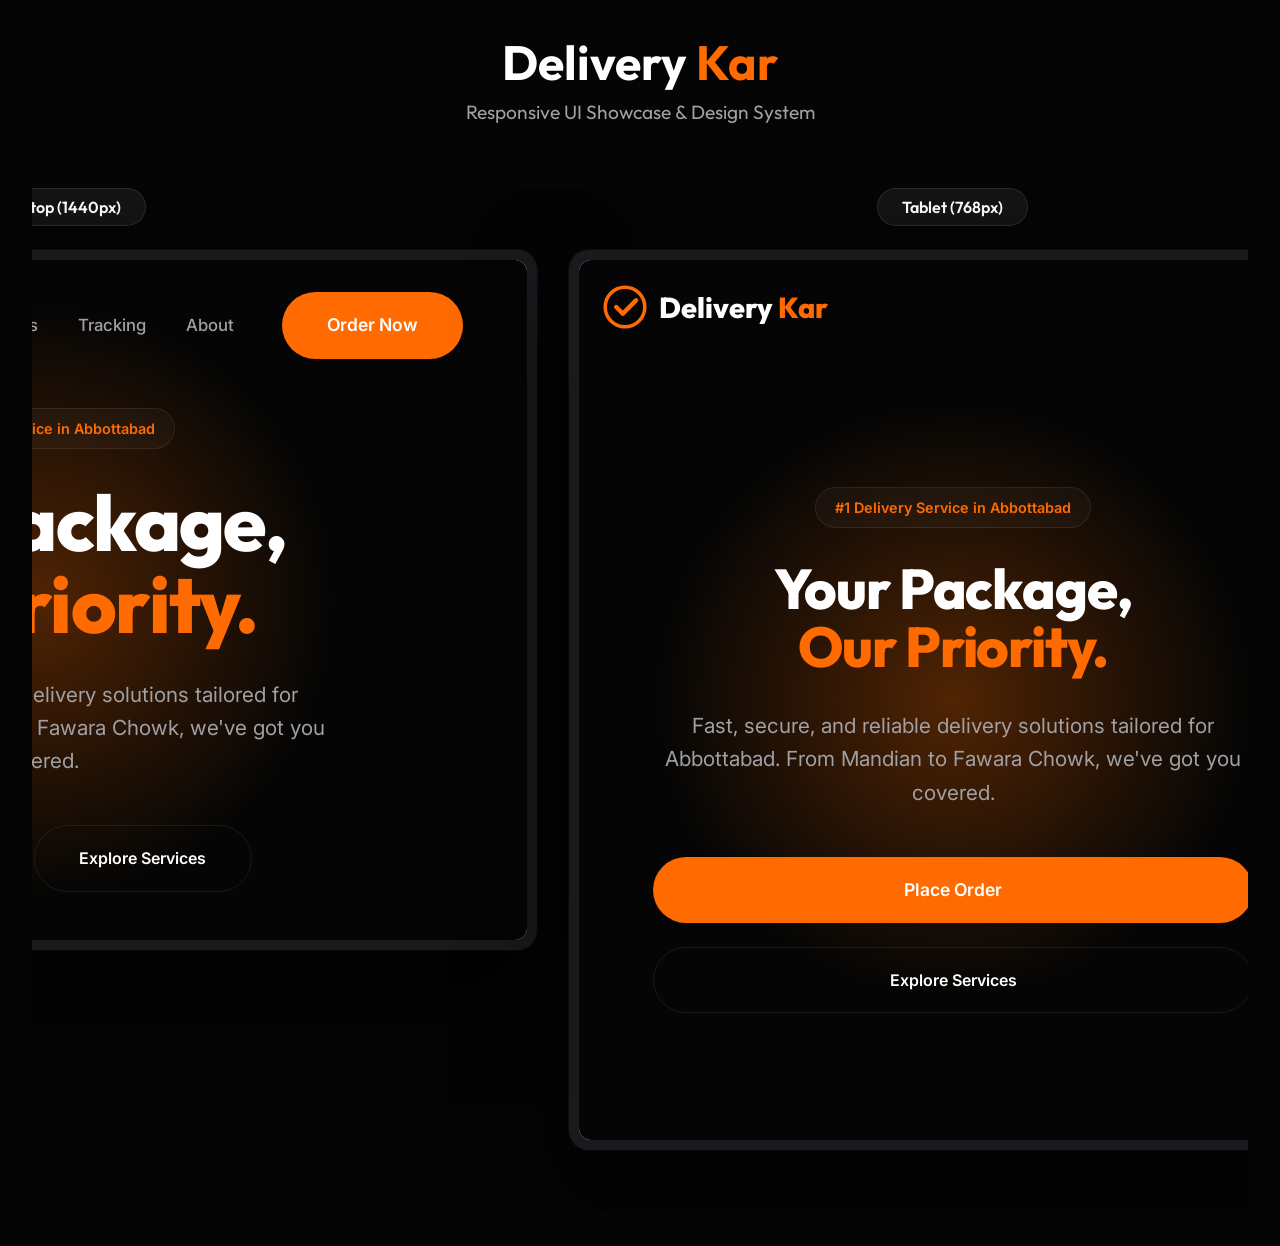
==== showcase.html @ 29de8780 "feat: Overhaul homepage design with responsive navigation, enhanced hero and services sections, and " ====
<!DOCTYPE html>
<html lang="en">

<head>
    <meta charset="UTF-8">
    <meta name="viewport" content="width=device-width, initial-scale=1.0">
    <title>Delivery Kar | UI Showcase</title>
    <link href="https://fonts.googleapis.com/css2?family=Outfit:wght@400;700&display=swap" rel="stylesheet">
    <style>
        :root {
            --bg: #050505;
            --accent: #FF6B00;
            --card: #141417;
            --text: #ffffff;
        }

        * {
            margin: 0;
            padding: 0;
            box-sizing: border-box;
        }

        body {
            background-color: var(--bg);
            color: var(--text);
            font-family: 'Outfit', sans-serif;
            overflow-x: hidden;
            padding: 2rem;
        }

        header {
            text-align: center;
            margin-bottom: 4rem;
        }

        h1 {
            font-size: 3rem;
            margin-bottom: 0.5rem;
        }

        p {
            color: #a0a0a5;
            font-size: 1.2rem;
        }

        .showcase-grid {
            display: flex;
            gap: 2rem;
            justify-content: center;
            align-items: flex-start;
            flex-wrap: nowrap;
            overflow-x: auto;
            padding-bottom: 4rem;
        }

        .device-wrapper {
            display: flex;
            flex-direction: column;
            gap: 1.5rem;
            align-items: center;
        }

        .device-label {
            background: var(--card);
            padding: 0.5rem 1.5rem;
            border-radius: 100px;
            border: 1px solid rgba(255, 255, 255, 0.1);
            font-weight: 600;
        }

        .iframe-container {
            background: #1a1a1e;
            border-radius: 20px;
            padding: 10px;
            box-shadow: 0 40px 100px rgba(0, 0, 0, 0.8), 0 0 0 1px rgba(255, 255, 255, 0.05);
            position: relative;
        }

        /* Responsive Framing */
        .desktop {
            width: 1000px;
            height: 700px;
        }

        .tablet {
            width: 768px;
            height: 900px;
        }

        .mobile {
            width: 375px;
            height: 750px;
        }

        iframe {
            width: 100%;
            height: 100%;
            border: none;
            border-radius: 12px;
            background: white;
        }

        /* Scrollbar styling */
        .showcase-grid::-webkit-scrollbar {
            height: 8px;
        }

        .showcase-grid::-webkit-scrollbar-track {
            background: var(--bg);
        }

        .showcase-grid::-webkit-scrollbar-thumb {
            background: var(--card);
            border-radius: 4px;
        }
    </style>
</head>

<body>
    <header>
        <h1>Delivery <span style="color:var(--accent)">Kar</span></h1>
        <p>Responsive UI Showcase & Design System</p>
    </header>

    <div class="showcase-grid">
        <!-- Desktop View -->
        <div class="device-wrapper">
            <div class="device-label">Wide Desktop (1440px)</div>
            <div class="iframe-container desktop">
                <iframe src="index.html" title="Desktop View"></iframe>
            </div>
        </div>

        <!-- Tablet View -->
        <div class="device-wrapper">
            <div class="device-label">Tablet (768px)</div>
            <div class="iframe-container tablet">
                <iframe src="index.html" title="Tablet View"></iframe>
            </div>
        </div>

        <!-- Mobile View -->
        <div class="device-wrapper">
            <div class="device-label">Mobile (375px)</div>
            <div class="iframe-container mobile">
                <iframe src="index.html" title="Mobile View"></iframe>
            </div>
        </div>
    </div>
</body>

</html>
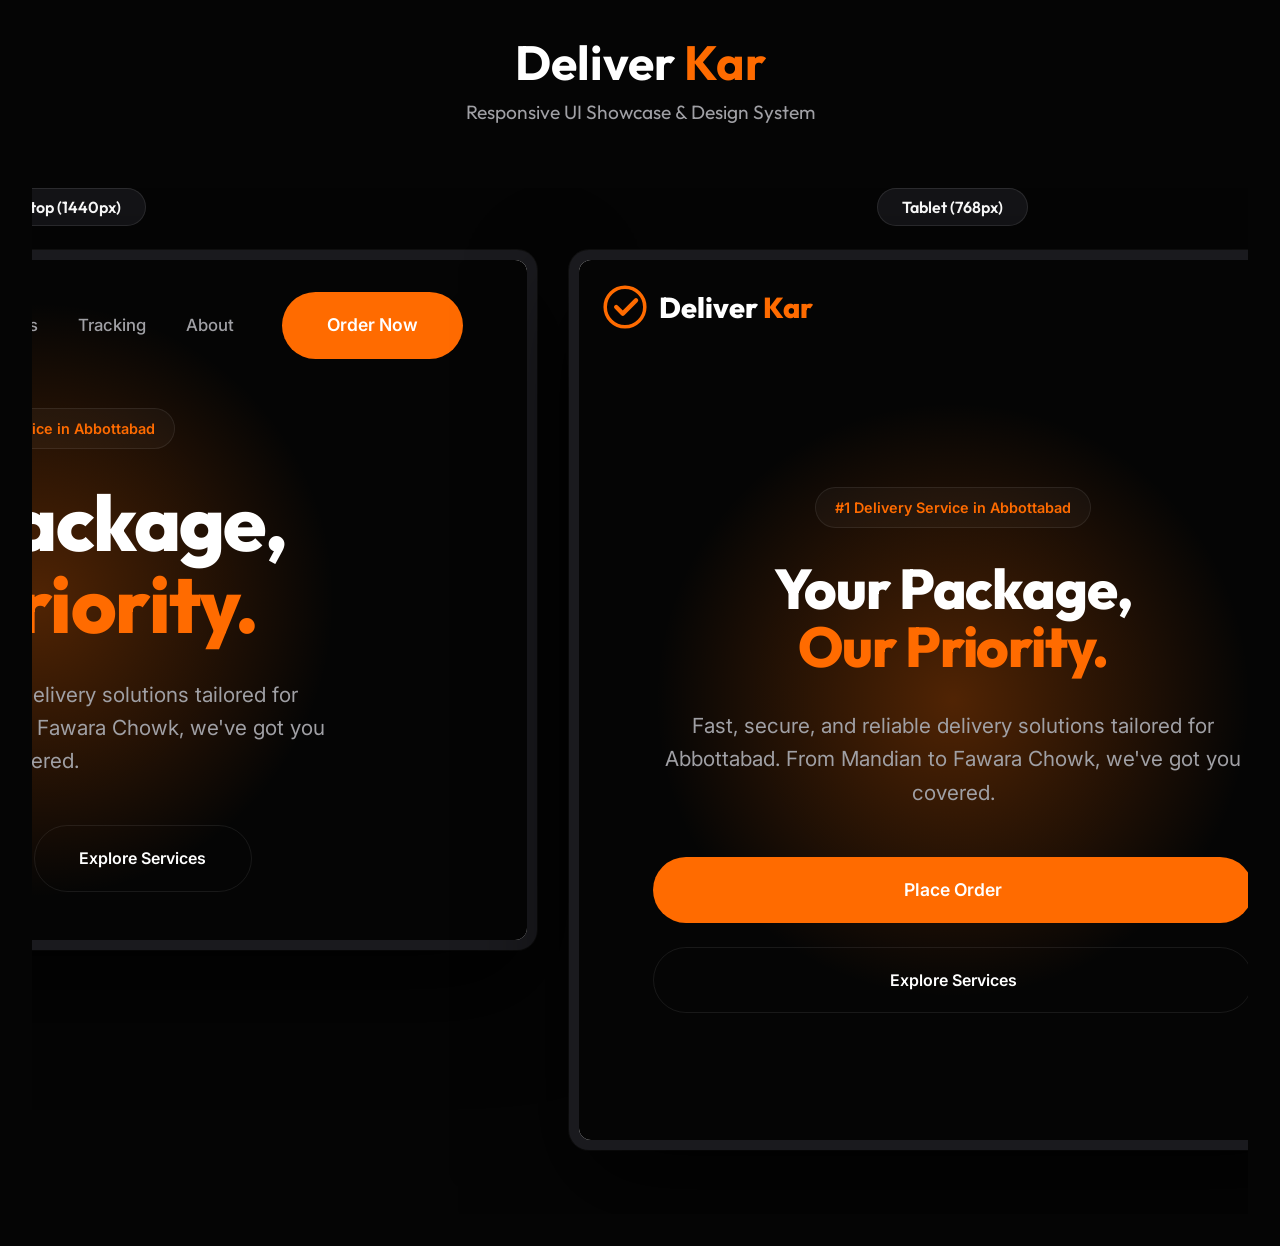
==== commit 3ad44fae: "feat: Add customer review section with interactive star ratings and update branding from 'Delivery K" ====
--- a/showcase.html
+++ b/showcase.html
@@ -4,7 +4,7 @@
 <head>
     <meta charset="UTF-8">
     <meta name="viewport" content="width=device-width, initial-scale=1.0">
-    <title>Delivery Kar | UI Showcase</title>
+    <title>Deliver Kar | UI Showcase</title>
     <link href="https://fonts.googleapis.com/css2?family=Outfit:wght@400;700&display=swap" rel="stylesheet">
     <style>
         :root {
@@ -118,7 +118,7 @@
 
 <body>
     <header>
-        <h1>Delivery <span style="color:var(--accent)">Kar</span></h1>
+        <h1>Deliver <span style="color:var(--accent)">Kar</span></h1>
         <p>Responsive UI Showcase & Design System</p>
     </header>
 
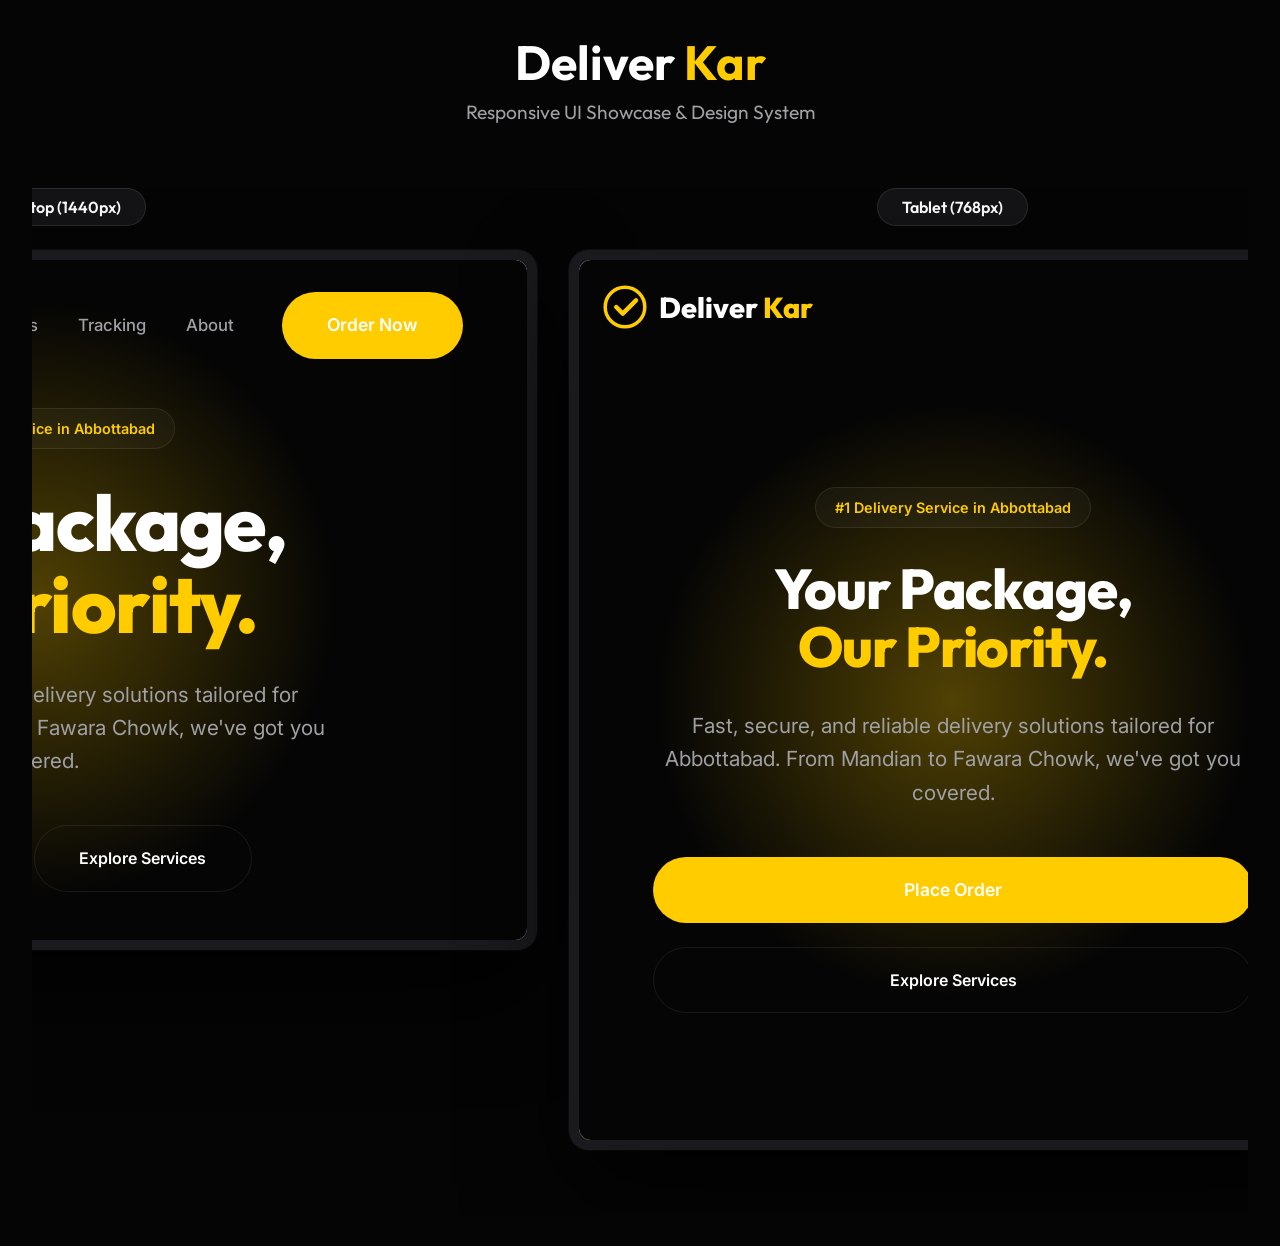
==== commit 6e521177: "feat: Update primary and accent color palette to yellow/gold and add an accent-text utility class." ====
--- a/showcase.html
+++ b/showcase.html
@@ -9,7 +9,7 @@
     <style>
         :root {
             --bg: #050505;
-            --accent: #FF6B00;
+            --accent: #FFCC00;
             --card: #141417;
             --text: #ffffff;
         }
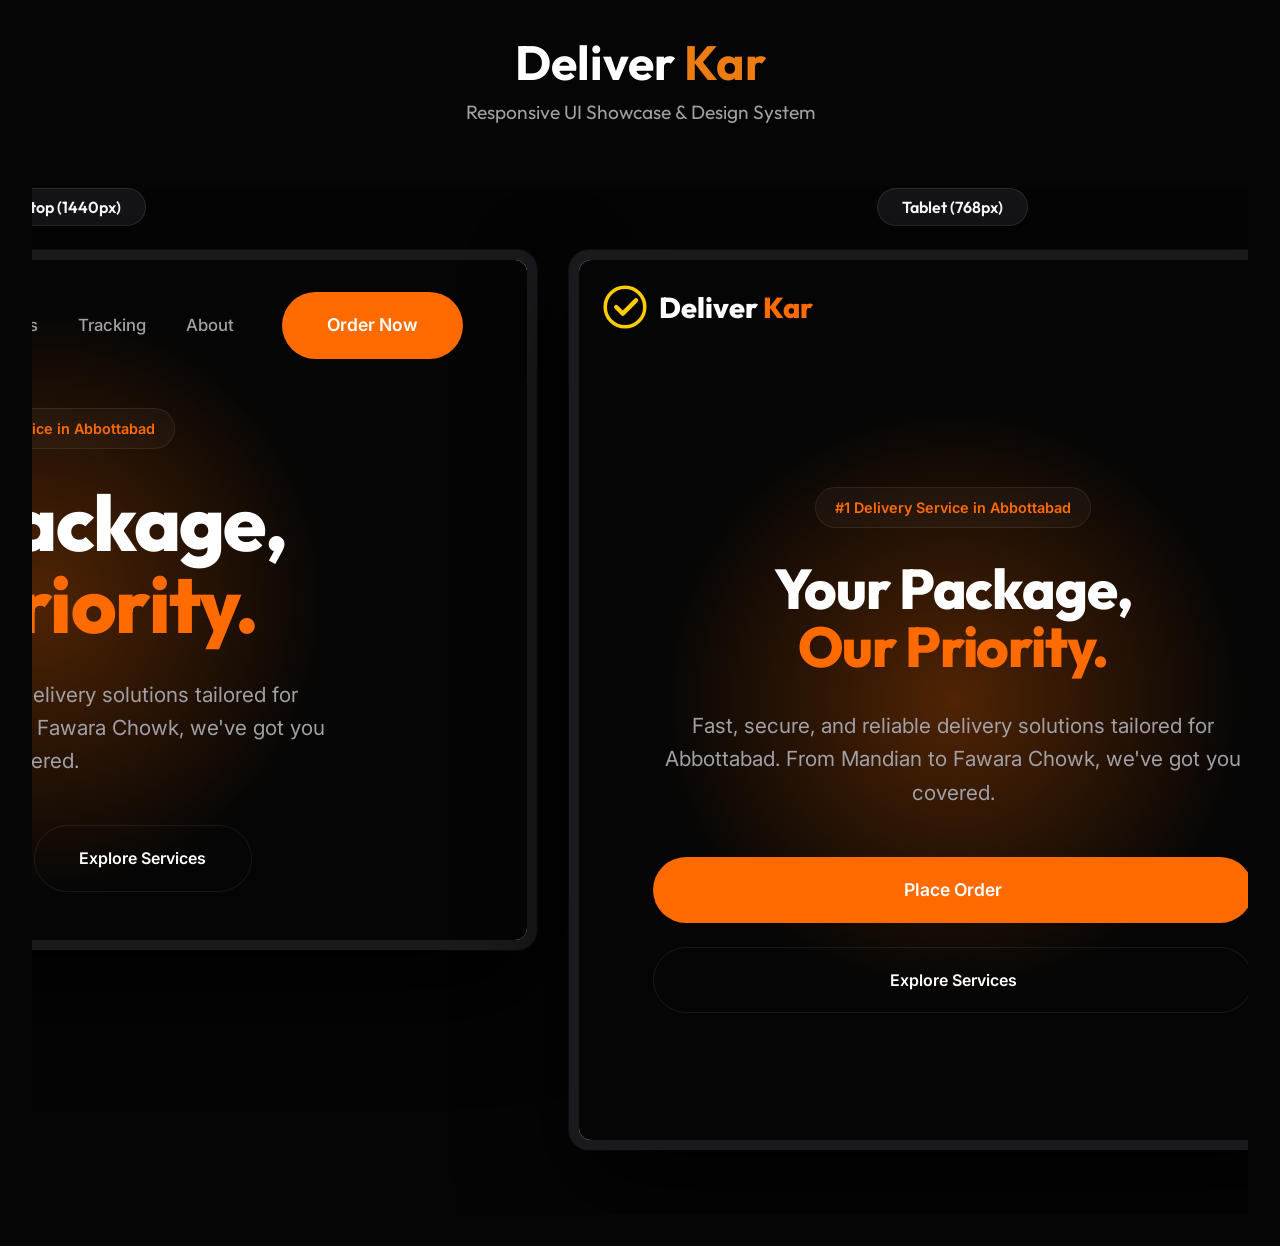
==== commit feb2696f: "style: Update primary and accent color variables and set heading text color to white." ====
--- a/showcase.html
+++ b/showcase.html
@@ -9,7 +9,7 @@
     <style>
         :root {
             --bg: #050505;
-            --accent: #FFCC00;
+            --accent: hsl(29, 86%, 50%);
             --card: #141417;
             --text: #ffffff;
         }
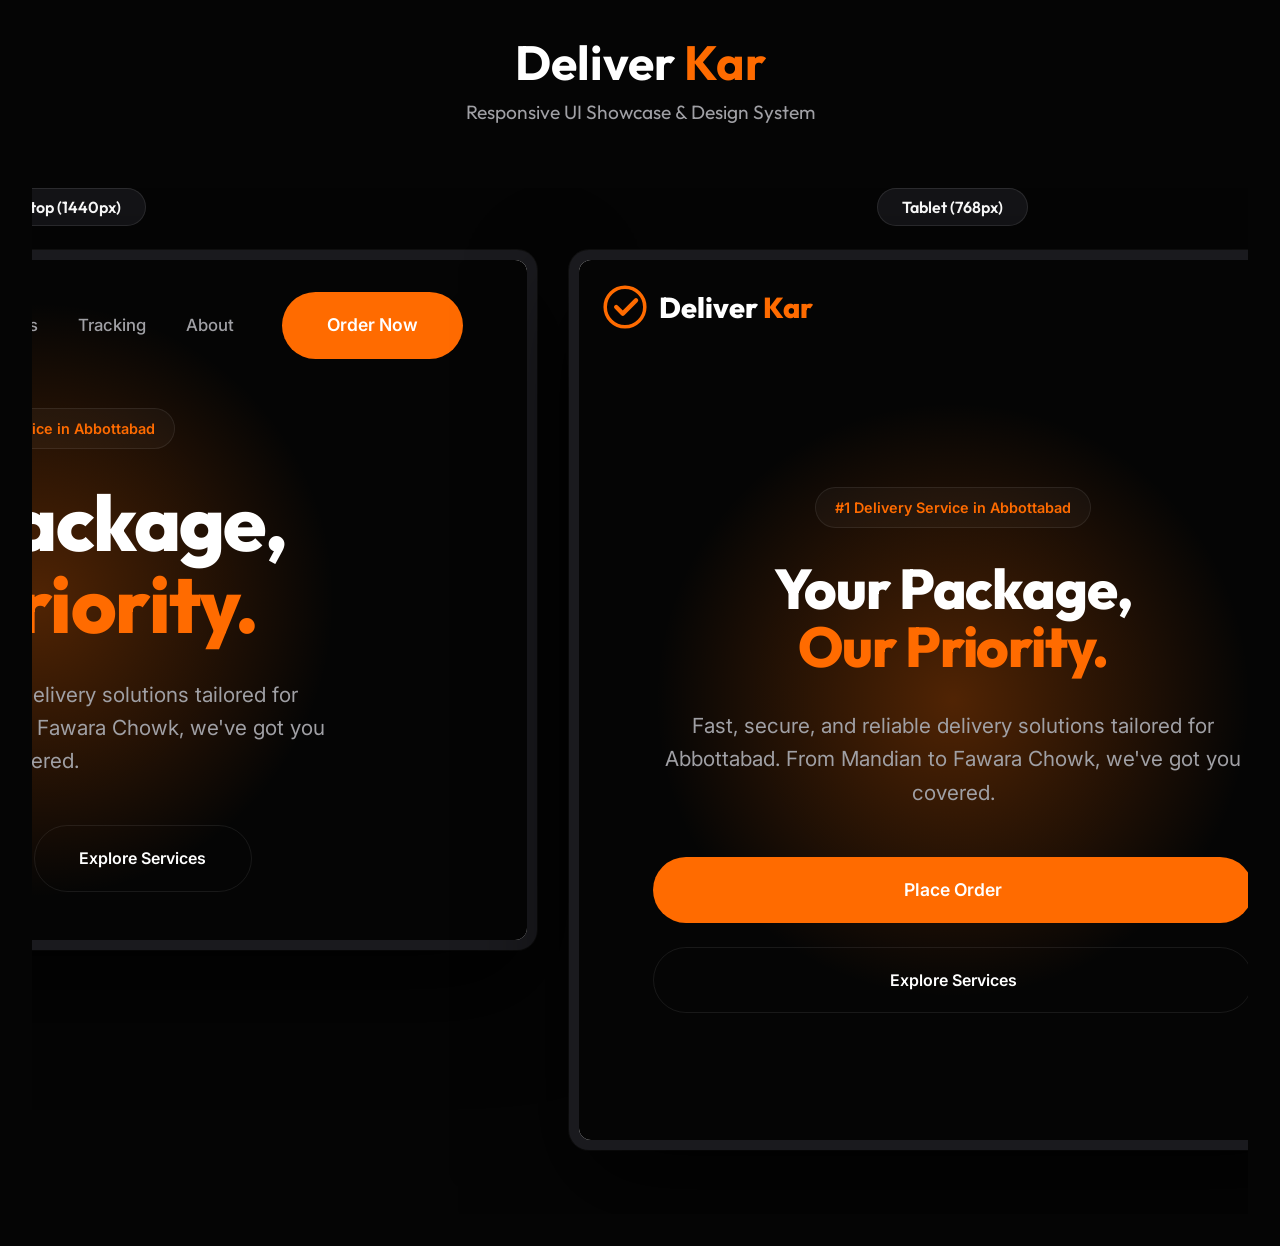
==== commit dd44161c: "style: Update accent color variable to a hex value in CSS." ====
--- a/showcase.html
+++ b/showcase.html
@@ -9,7 +9,7 @@
     <style>
         :root {
             --bg: #050505;
-            --accent: hsl(29, 86%, 50%);
+            --accent: #FF6B00;
             --card: #141417;
             --text: #ffffff;
         }
